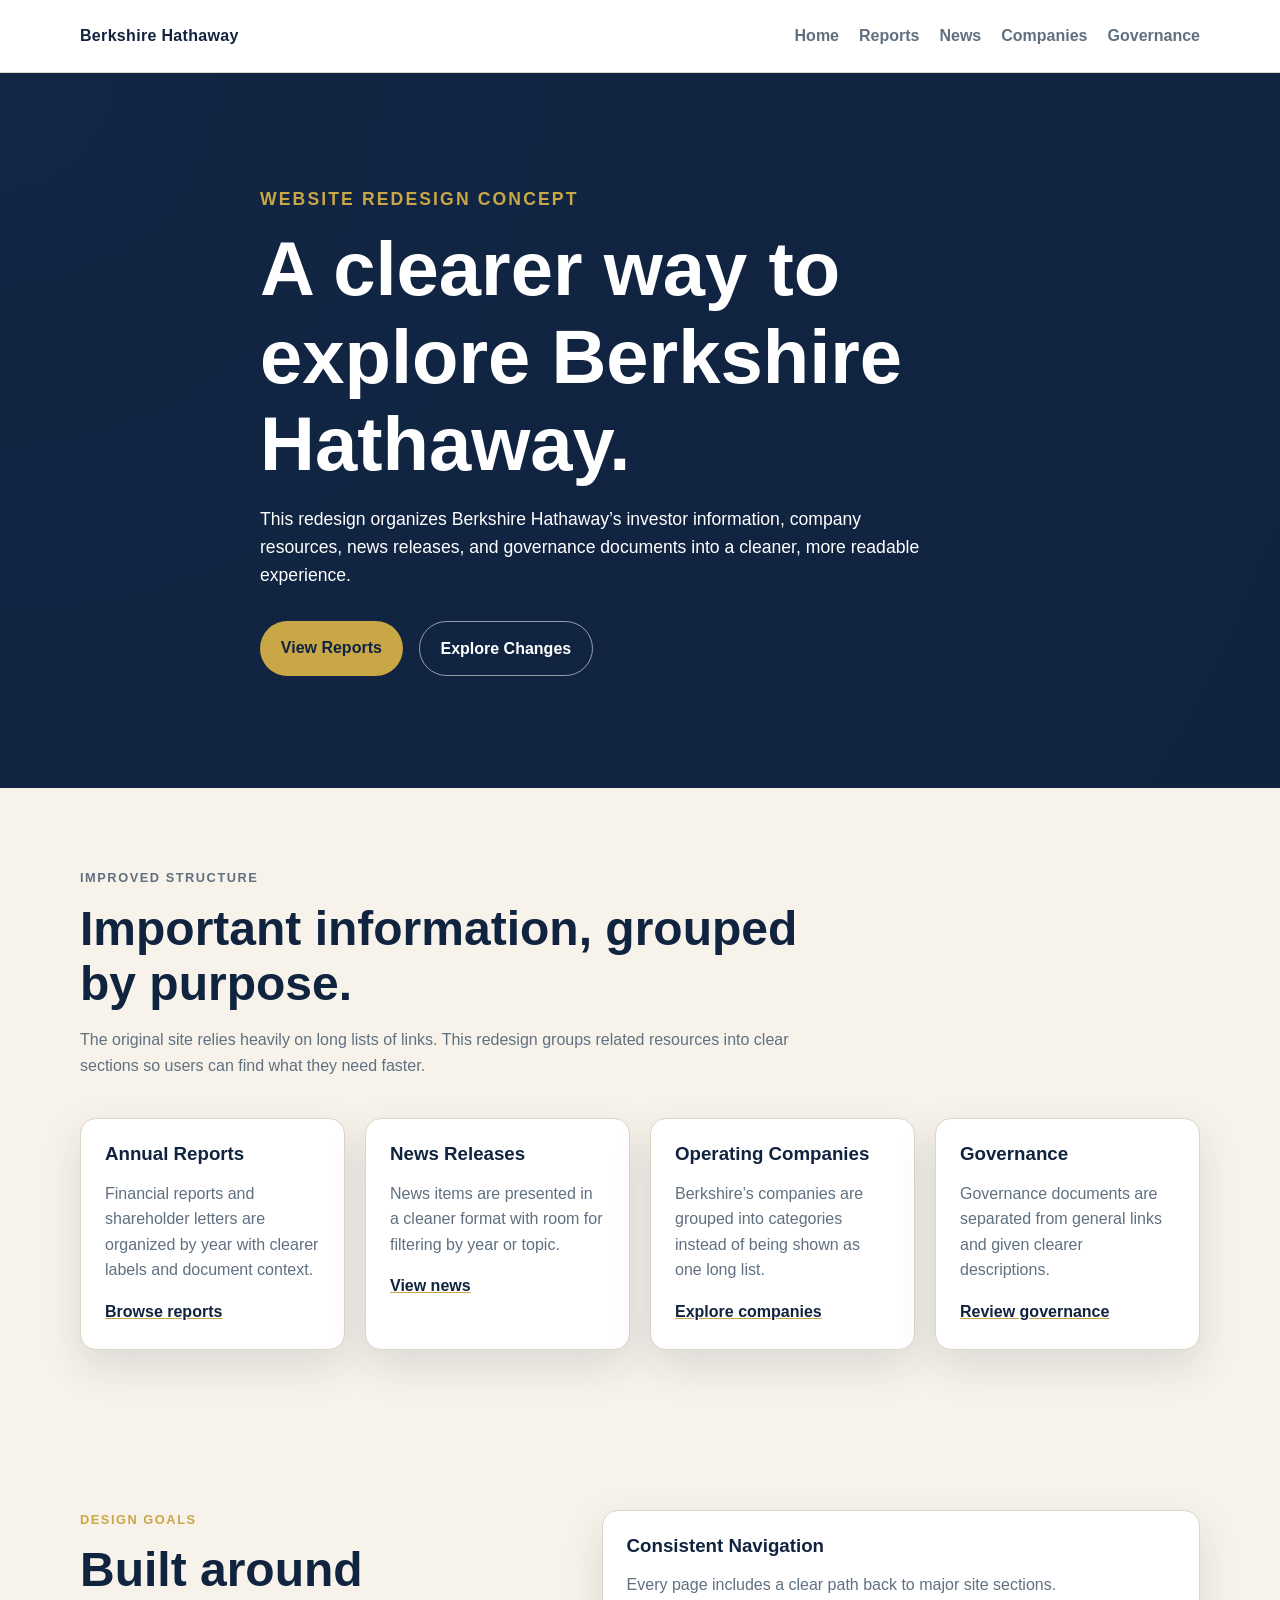
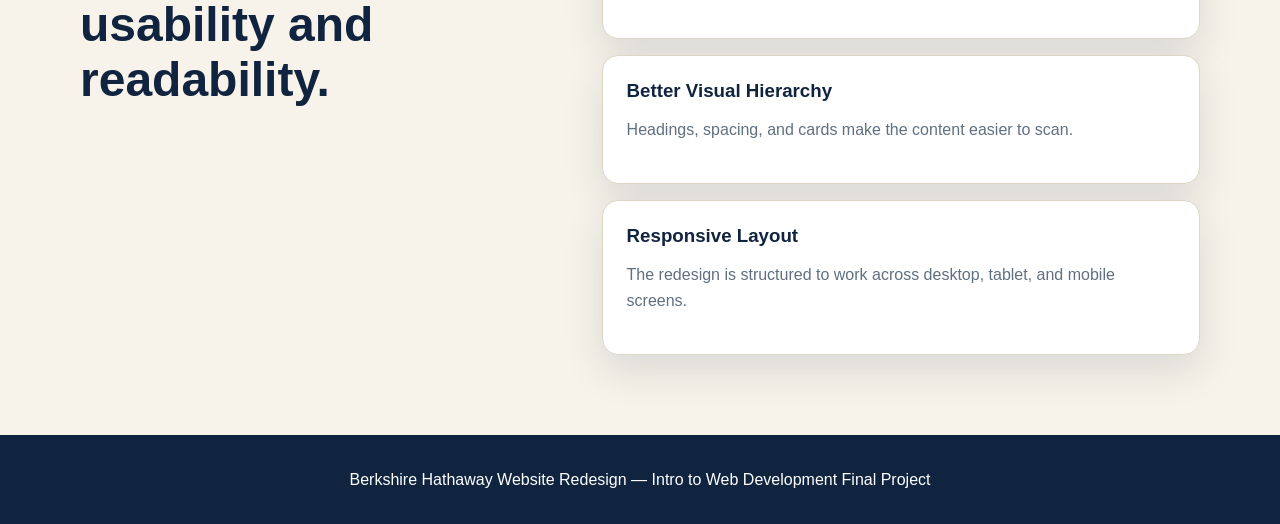
==== index.html @ cc559b5a "Create landing page structure" ====
<!DOCTYPE html>
<html lang="en">
<head>
  <meta charset="UTF-8" />
  <meta name="viewport" content="width=device-width, initial-scale=1.0" />
  <title>Berkshire Hathaway Redesign</title>
  <link rel="stylesheet" href="css/styles.css" />
</head>
<body>
  <header class="site-header">
    <nav class="navbar">
      <a class="logo" href="index.html">Berkshire Hathaway</a>

      <button class="nav-toggle" aria-label="Toggle navigation">
        ☰
      </button>

      <ul class="nav-links">
        <li><a href="index.html">Home</a></li>
        <li><a href="reports.html">Reports</a></li>
        <li><a href="news.html">News</a></li>
        <li><a href="companies.html">Companies</a></li>
        <li><a href="governance.html">Governance</a></li>
      </ul>
    </nav>
  </header>

  <main>
    <section class="hero">
      <div class="hero-content">
        <p class="eyebrow">Website Redesign Concept</p>
        <h1>A clearer way to explore Berkshire Hathaway.</h1>
        <p>
          This redesign organizes Berkshire Hathaway’s investor information,
          company resources, news releases, and governance documents into a
          cleaner, more readable experience.
        </p>
        <div class="hero-actions">
          <a class="button primary" href="reports.html">View Reports</a>
          <a class="button secondary" href="#overview">Explore Changes</a>
        </div>
      </div>
    </section>

    <section id="overview" class="section">
      <div class="section-heading">
        <p class="eyebrow">Improved Structure</p>
        <h2>Important information, grouped by purpose.</h2>
        <p>
          The original site relies heavily on long lists of links. This redesign
          groups related resources into clear sections so users can find what
          they need faster.
        </p>
      </div>

      <div class="card-grid">
        <article class="card">
          <h3>Annual Reports</h3>
          <p>
            Financial reports and shareholder letters are organized by year with
            clearer labels and document context.
          </p>
          <a href="reports.html">Browse reports</a>
        </article>

        <article class="card">
          <h3>News Releases</h3>
          <p>
            News items are presented in a cleaner format with room for filtering
            by year or topic.
          </p>
          <a href="news.html">View news</a>
        </article>

        <article class="card">
          <h3>Operating Companies</h3>
          <p>
            Berkshire’s companies are grouped into categories instead of being
            shown as one long list.
          </p>
          <a href="companies.html">Explore companies</a>
        </article>

        <article class="card">
          <h3>Governance</h3>
          <p>
            Governance documents are separated from general links and given
            clearer descriptions.
          </p>
          <a href="governance.html">Review governance</a>
        </article>
      </div>
    </section>

    <section class="section split-section">
      <div>
        <p class="eyebrow">Design Goals</p>
        <h2>Built around usability and readability.</h2>
      </div>

      <div class="feature-list">
        <div class="feature-item">
          <h3>Consistent Navigation</h3>
          <p>Every page includes a clear path back to major site sections.</p>
        </div>

        <div class="feature-item">
          <h3>Better Visual Hierarchy</h3>
          <p>Headings, spacing, and cards make the content easier to scan.</p>
        </div>

        <div class="feature-item">
          <h3>Responsive Layout</h3>
          <p>The redesign is structured to work across desktop, tablet, and mobile screens.</p>
        </div>
      </div>
    </section>
  </main>

  <footer class="site-footer">
    <p>
      Berkshire Hathaway Website Redesign &mdash; Intro to Web Development Final Project
    </p>
  </footer>

  <script src="js/script.js"></script>
</body>
</html>
---- css/styles.css ----
:root {
  --navy: #10233f;
  --navy-light: #18365f;
  --gold: #c9a646;
  --cream: #f7f3ea;
  --white: #ffffff;
  --text: #263238;
  --muted: #607080;
  --border: #ddd6c7;
  --shadow: 0 16px 40px rgba(16, 35, 63, 0.12);
}

* {
  box-sizing: border-box;
}

html {
  scroll-behavior: smooth;
}

body {
  margin: 0;
  font-family: Arial, Helvetica, sans-serif;
  color: var(--text);
  background: var(--cream);
  line-height: 1.6;
}

a {
  color: inherit;
}

.site-header {
  background: var(--white);
  border-bottom: 1px solid var(--border);
  position: sticky;
  top: 0;
  z-index: 10;
}

.navbar {
  width: min(1120px, 92%);
  margin: 0 auto;
  min-height: 72px;
  display: flex;
  align-items: center;
  justify-content: space-between;
  gap: 1.5rem;
}

.logo {
  font-weight: 700;
  color: var(--navy);
  text-decoration: none;
  letter-spacing: 0.02em;
}

.nav-links {
  list-style: none;
  display: flex;
  gap: 1.25rem;
  padding: 0;
  margin: 0;
}

.nav-links a {
  text-decoration: none;
  color: var(--muted);
  font-weight: 600;
}

.nav-links a:hover,
.nav-links a:focus {
  color: var(--navy);
}

.nav-toggle {
  display: none;
  border: 0;
  background: var(--navy);
  color: var(--white);
  padding: 0.5rem 0.75rem;
  border-radius: 0.5rem;
  font-size: 1.25rem;
  cursor: pointer;
}

.hero {
  background:
    linear-gradient(rgba(16, 35, 63, 0.84), rgba(16, 35, 63, 0.84)),
    radial-gradient(circle at top left, var(--navy-light), var(--navy));
  color: var(--white);
  padding: 7rem 0;
}

.hero-content {
  width: min(1120px, 92%);
  margin: 0 auto;
  max-width: 760px;
}

.eyebrow {
  margin: 0 0 0.75rem;
  color: var(--gold);
  font-weight: 700;
  text-transform: uppercase;
  letter-spacing: 0.12em;
  font-size: 0.8rem;
}

h1,
h2,
h3 {
  line-height: 1.15;
  margin-top: 0;
  color: var(--navy);
}

.hero h1 {
  color: var(--white);
  font-size: clamp(2.5rem, 6vw, 4.75rem);
  margin-bottom: 1rem;
}

.hero p {
  font-size: 1.1rem;
  max-width: 660px;
}

.hero-actions {
  display: flex;
  gap: 1rem;
  flex-wrap: wrap;
  margin-top: 2rem;
}

.button {
  display: inline-block;
  text-decoration: none;
  font-weight: 700;
  border-radius: 999px;
  padding: 0.85rem 1.3rem;
}

.button.primary {
  background: var(--gold);
  color: var(--navy);
}

.button.secondary {
  border: 1px solid rgba(255, 255, 255, 0.55);
  color: var(--white);
}

.section {
  width: min(1120px, 92%);
  margin: 0 auto;
  padding: 5rem 0;
}

.section-heading {
  max-width: 720px;
  margin-bottom: 2.5rem;
}

.section-heading h2,
.split-section h2 {
  font-size: clamp(2rem, 4vw, 3rem);
  margin-bottom: 1rem;
}

.card-grid {
  display: grid;
  grid-template-columns: repeat(4, 1fr);
  gap: 1.25rem;
}

.card,
.feature-item {
  background: var(--white);
  border: 1px solid var(--border);
  border-radius: 1rem;
  padding: 1.5rem;
  box-shadow: var(--shadow);
}

.card h3,
.feature-item h3 {
  margin-bottom: 0.75rem;
}

.card p,
.feature-item p,
.section-heading p {
  color: var(--muted);
}

.card a {
  color: var(--navy);
  font-weight: 700;
  text-decoration-color: var(--gold);
}

.split-section {
  display: grid;
  grid-template-columns: 0.9fr 1.1fr;
  gap: 2rem;
  align-items: start;
}

.feature-list {
  display: grid;
  gap: 1rem;
}

.site-footer {
  background: var(--navy);
  color: var(--white);
  text-align: center;
  padding: 2rem 1rem;
}

.site-footer p {
  margin: 0;
}

@media (max-width: 850px) {
  .nav-toggle {
    display: block;
  }

  .nav-links {
    display: none;
    position: absolute;
    top: 72px;
    left: 0;
    right: 0;
    background: var(--white);
    border-bottom: 1px solid var(--border);
    flex-direction: column;
    padding: 1rem 4%;
  }

  .nav-links.show {
    display: flex;
  }

  .card-grid,
  .split-section {
    grid-template-columns: 1fr;
  }

  .hero {
    padding: 5rem 0;
  }
}

@media (max-width: 520px) {
  .navbar {
    width: 94%;
  }

  .section {
    width: 94%;
    padding: 3.5rem 0;
  }

  .hero-actions {
    flex-direction: column;
  }

  .button {
    text-align: center;
  }
}
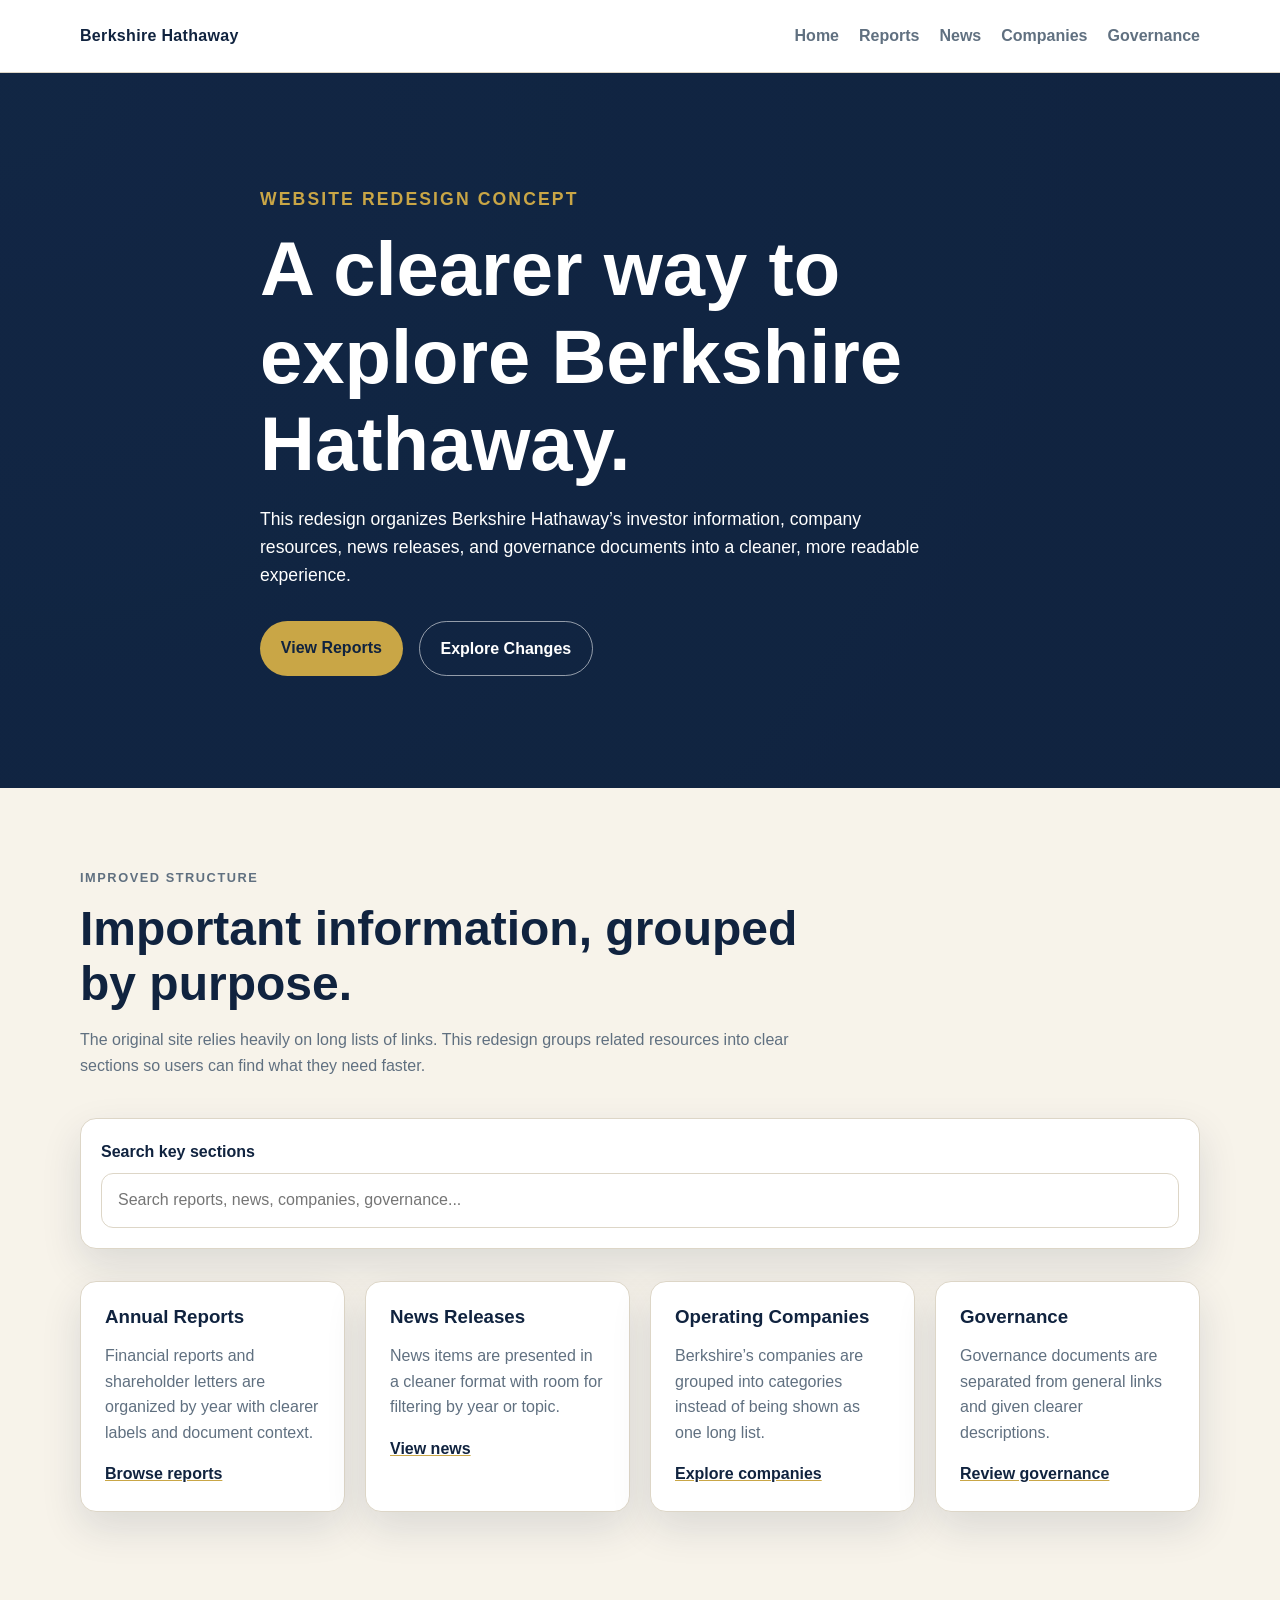
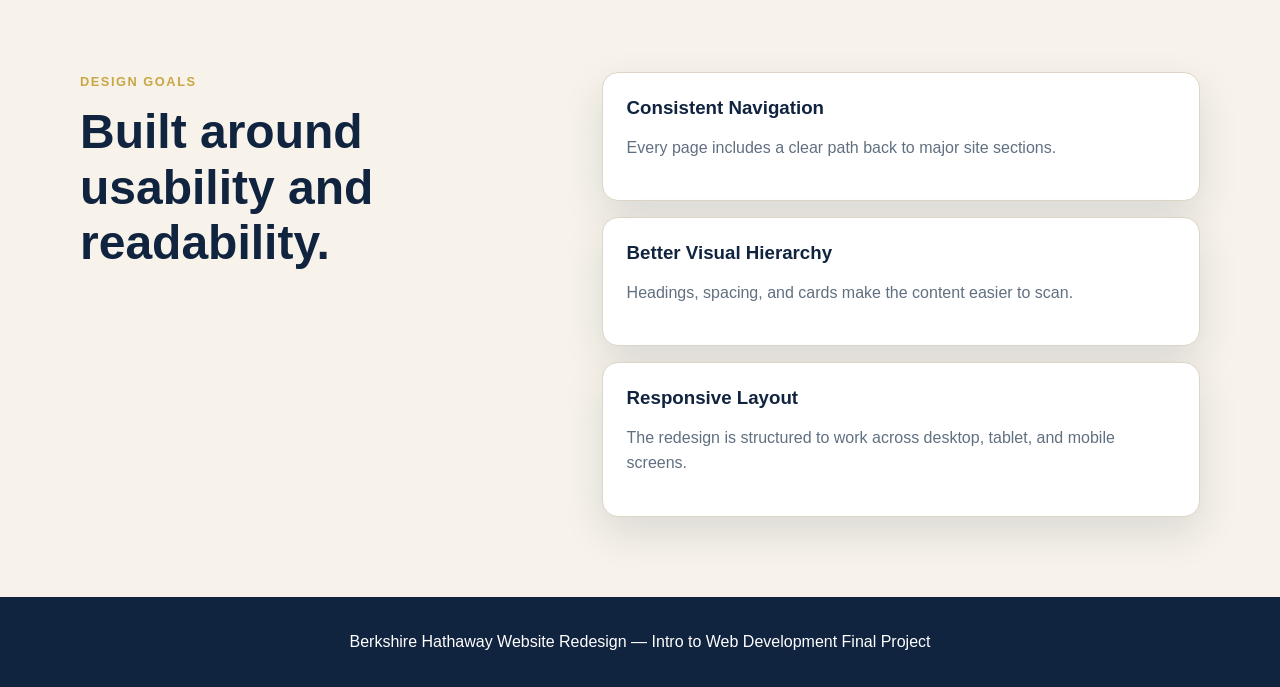
==== commit 378c1146: "Update index.html Added simple search support" ====
--- a/index.html
+++ b/index.html
@@ -53,8 +53,17 @@
         </p>
       </div>
 
+      <div class="search-panel">
+        <label for="siteSearch">Search key sections</label>
+        <input
+          type="search"
+          id="siteSearch"
+          placeholder="Search reports, news, companies, governance..."
+        />
+      </div>
+
       <div class="card-grid">
-        <article class="card">
+        <article class="card searchable-item" data-search="annual reports financial reports shareholder letters investor documents">
           <h3>Annual Reports</h3>
           <p>
             Financial reports and shareholder letters are organized by year with
@@ -63,7 +72,7 @@
           <a href="reports.html">Browse reports</a>
         </article>
 
-        <article class="card">
+        <article class="card searchable-item" data-search="news releases announcements press updates year topic">
           <h3>News Releases</h3>
           <p>
             News items are presented in a cleaner format with room for filtering
@@ -72,7 +81,7 @@
           <a href="news.html">View news</a>
         </article>
 
-        <article class="card">
+        <article class="card searchable-item" data-search="operating companies insurance energy transportation retail consumer brands">
           <h3>Operating Companies</h3>
           <p>
             Berkshire’s companies are grouped into categories instead of being
@@ -81,7 +90,7 @@
           <a href="companies.html">Explore companies</a>
         </article>
 
-        <article class="card">
+        <article class="card searchable-item" data-search="governance documents policies corporate information stock sustainability">
           <h3>Governance</h3>
           <p>
             Governance documents are separated from general links and given
@@ -125,4 +134,4 @@
 
   <script src="js/script.js"></script>
 </body>
-</html>+</html>
--- a/css/styles.css
+++ b/css/styles.css
@@ -272,4 +272,156 @@
   .button {
     text-align: center;
   }
-}+}
+.page-hero {
+  background: var(--navy);
+  color: var(--white);
+  padding: 5rem 0;
+}
+
+.page-hero > div {
+  width: min(1120px, 92%);
+  margin: 0 auto;
+  max-width: 760px;
+}
+
+.page-hero h1 {
+  color: var(--white);
+  font-size: clamp(2.5rem, 5vw, 4rem);
+  margin-bottom: 1rem;
+}
+
+.page-hero p {
+  color: rgba(255, 255, 255, 0.86);
+  font-size: 1.1rem;
+}
+
+.nav-links a.active {
+  color: var(--navy);
+  text-decoration: underline;
+  text-decoration-color: var(--gold);
+  text-underline-offset: 0.35rem;
+}
+
+.placeholder-card {
+  background: var(--white);
+  border: 1px solid var(--border);
+  border-radius: 1rem;
+  box-shadow: var(--shadow);
+  padding: 2rem;
+  max-width: 760px;
+  margin-bottom: 2rem;
+}
+
+.placeholder-card p {
+  color: var(--muted);
+  margin-bottom: 1.5rem;
+}
+
+.placeholder-card p {
+  color: var(--muted);
+  margin-bottom: 1.5rem;
+}
+
+.report-card {
+  background: var(--white);
+  border: 1px solid var(--border);
+  border-radius: 1rem;
+  box-shadow: var(--shadow);
+  padding: 2rem;
+  max-width: 760px;
+}
+
+.report-card h2 {
+  margin-bottom: 1.5rem;
+}
+
+.report-card label {
+  display: block;
+  font-weight: 600;
+  color: var(--navy);
+  margin-bottom: 0.5rem;
+}
+
+.report-select {
+  width: 100%;
+  padding: 0.75rem;
+  border: 1px solid var(--border);
+  border-radius: 0.5rem;
+  font-size: 1rem;
+  background: var(--white);
+  color: var(--text);
+  cursor: pointer;
+  margin-bottom: 1.5rem;
+  transition: border-color 0.3s ease;
+}
+
+.report-select:hover,
+.report-select:focus {
+  border-color: var(--gold);
+  outline: none;
+}
+
+.report-content {
+  margin-top: 1.5rem;
+  padding: 1.5rem;
+  background: rgba(201, 166, 70, 0.08);
+  border-left: 4px solid var(--gold);
+  border-radius: 0.5rem;
+  min-height: 100px;
+  display: none;
+  color: var(--muted);
+  text-align: center;
+}
+
+.report-content.active {
+  background: var(--cream);
+  color: var(--text);
+  display: block;
+  text-align: left;
+}
+
+.report-link {
+  display: inline-block;
+  margin-top: 1rem;
+  padding: 0.75rem 1.5rem;
+  background: var(--gold);
+  color: var(--navy);
+  text-decoration: none;
+  border-radius: 0.5rem;
+  font-weight: 600;
+  transition: background-color 0.3s ease;
+}
+
+.report-link:hover {
+  background: #b8952f;
+}
+
+.search-panel {
+  background: var(--white);
+  border: 1px solid var(--border);
+  border-radius: 1rem;
+  box-shadow: var(--shadow);
+  padding: 1.25rem;
+  margin-bottom: 2rem;
+}
+
+.search-panel label {
+  display: block;
+  color: var(--navy);
+  font-weight: 700;
+  margin-bottom: 0.5rem;
+}
+
+.search-panel input {
+  width: 100%;
+  border: 1px solid var(--border);
+  border-radius: 0.75rem;
+  padding: 0.85rem 1rem;
+  font: inherit;
+}
+
+.search-panel input:focus {
+  outline: 3px solid rgba(201, 166, 70, 0.35);
+  border-color: var(--gold);
+}
